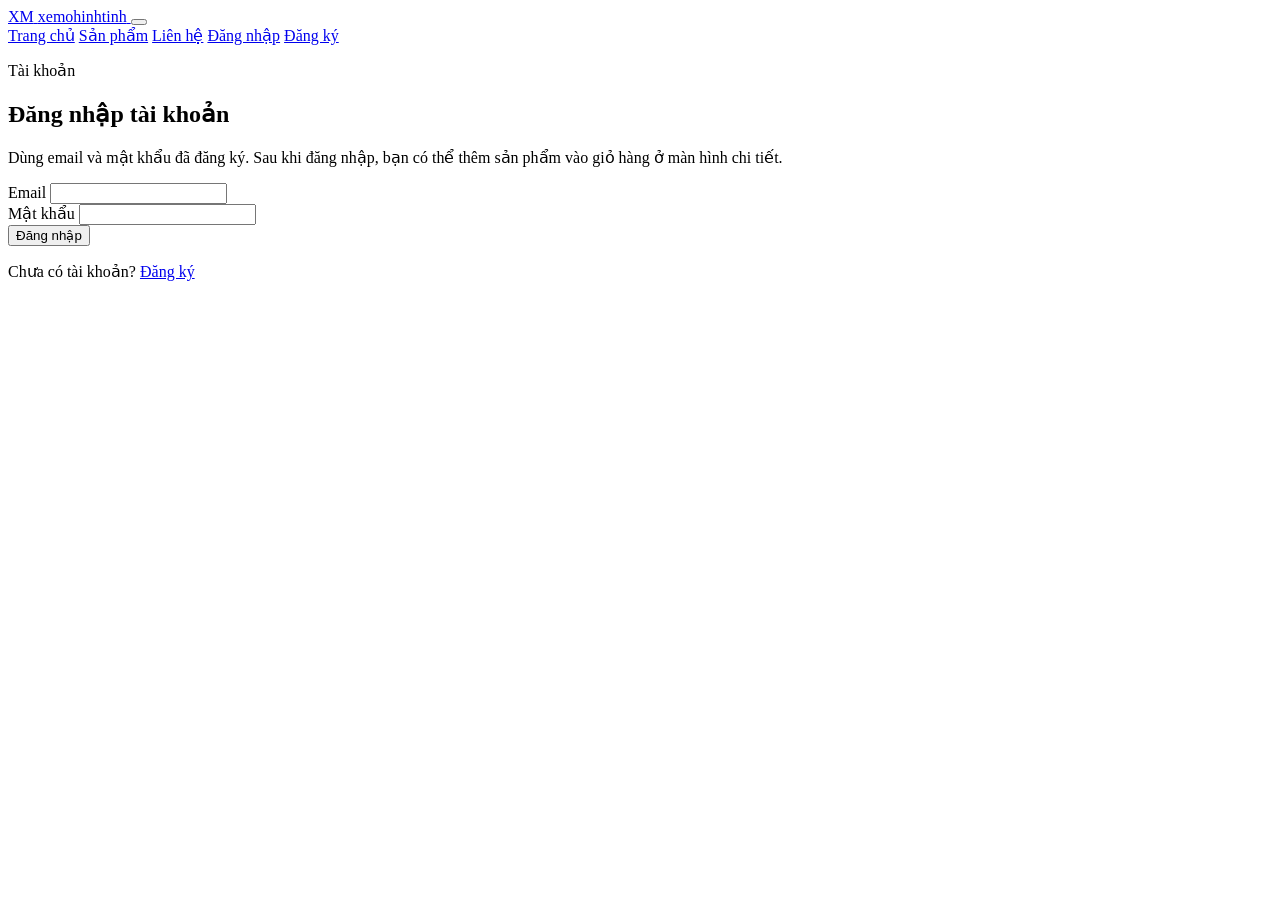
==== login/index.html @ 48405037 "implement login" ====
<!DOCTYPE html>
<html lang="vi">
<head>
  <meta charset="UTF-8">
  <meta name="viewport" content="width=device-width, initial-scale=1.0">
  <title>Đăng nhập - xemohinhtinh</title>
  <link rel="stylesheet" href="../css/style.css">
  <link rel="stylesheet" href="login.css">
</head>
<body data-page="login">
  <header class="site-header">
    <nav class="nav">
      <a class="brand" href="../home/index.html" aria-label="xemohinhtinh trang chủ">
        <span class="brand-mark">XM</span>
        <span>xemohinhtinh</span>
      </a>

      <button class="nav-toggle" type="button" aria-label="Mở menu" data-menu-toggle>
        <span></span>
        <span></span>
        <span></span>
      </button>

      <div class="nav-links" data-nav-links>
        <a href="../home/index.html" data-nav="home">Trang chủ</a>
        <a href="../product-list/index.html" data-nav="product-list">Sản phẩm</a>
        <a href="../home/index.html#contact">Liên hệ</a>
        <a href="../login/index.html" data-nav="login">Đăng nhập</a>
        <a href="../sign-up/index.html" data-nav="sign-up">Đăng ký</a>
      </div>
    </nav>
  </header>

  <main>
    <section class="auth-page">
      <div class="auth-copy">
        <p class="eyebrow">Tài khoản</p>
        <h1>Đăng nhập tài khoản</h1>
        <p>Dùng email và mật khẩu đã đăng ký. Sau khi đăng nhập, bạn có thể thêm sản phẩm vào giỏ hàng ở màn hình chi tiết.</p>
      </div>

      <form class="auth-form" data-login-form novalidate>
        <div class="form-field">
          <label for="loginEmail">Email</label>
          <input id="loginEmail" name="email" type="email" autocomplete="email" required>
        </div>

        <div class="form-field">
          <label for="loginPassword">Mật khẩu</label>
          <input id="loginPassword" name="password" type="password" autocomplete="current-password" required>
        </div>

        <button class="primary-button full" type="submit">Đăng nhập</button>
        <p class="form-message" data-login-message></p>
        <p class="auth-note">Chưa có tài khoản? <a href="../sign-up/index.html">Đăng ký</a></p>
      </form>
    </section>
  </main>

  <script src="../js/mock-data.js"></script>
  <script src="../js/main.js"></script>
  <script src="login.js"></script>
</body>
</html>
---- login/login.css ----
/* CSS rieng cho man hinh dang nhap. Style dung chung nam trong ../css/style.css */
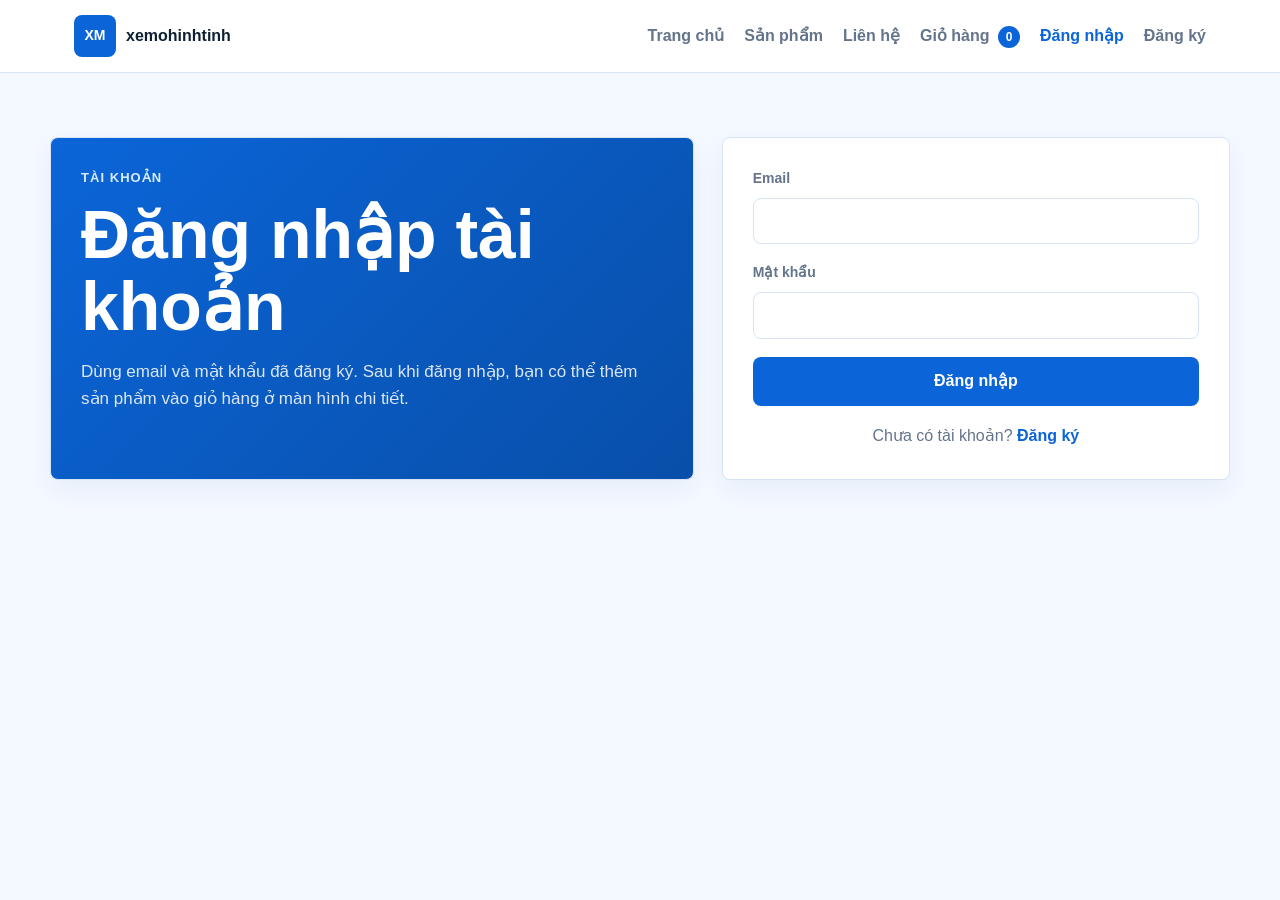
==== commit 6a5f18ea: "update"" ====
--- a/login/index.html
+++ b/login/index.html
@@ -25,8 +25,21 @@
         <a href="../home/index.html" data-nav="home">Trang chủ</a>
         <a href="../product-list/index.html" data-nav="product-list">Sản phẩm</a>
         <a href="../home/index.html#contact">Liên hệ</a>
-        <a href="../login/index.html" data-nav="login">Đăng nhập</a>
-        <a href="../sign-up/index.html" data-nav="sign-up">Đăng ký</a>
+        <a href="../cart/index.html" data-nav="cart">Giỏ hàng <span class="cart-count" data-cart-count hidden>0</span></a>
+        <a class="auth-guest" href="../login/index.html" data-nav="login">Đăng nhập</a>
+        <a class="auth-guest" href="../sign-up/index.html" data-nav="sign-up">Đăng ký</a>
+        <div class="auth-menu auth-user" data-user-menu>
+          <button class="user-icon-button" type="button" aria-label="Tài khoản của tôi" aria-expanded="false" data-user-menu-toggle>
+            <span class="user-icon-shape" aria-hidden="true"></span>
+          </button>
+          <div class="user-dropdown" data-user-dropdown>
+            <p class="user-menu-title">Tài khoản của tôi</p>
+            <p class="user-menu-name" data-user-name></p>
+            <p class="user-menu-email" data-user-email></p>
+            <a href="../cart/index.html">Giỏ hàng</a>
+            <button class="dropdown-button" type="button" data-logout>Đăng xuất</button>
+          </div>
+        </div>
       </div>
     </nav>
   </header>
--- a/css/style.css
+++ b/css/style.css
@@ -0,0 +1,1374 @@
+:root {
+  --bg: #f4f8ff;
+  --surface: #ffffff;
+  --surface-soft: #e8f1ff;
+  --ink: #102033;
+  --muted: #64748b;
+  --line: #d6e4f5;
+  --accent: #0b65d8;
+  --accent-dark: #084da5;
+  --accent-soft: #dcecff;
+  --success: #12805c;
+  --danger: #c62846;
+  --shadow: 0 18px 40px rgba(15, 83, 158, 0.12);
+}
+
+* {
+  box-sizing: border-box;
+}
+
+html {
+  scroll-behavior: smooth;
+}
+
+body {
+  margin: 0;
+  background: var(--bg);
+  color: var(--ink);
+  font-family: "Segoe UI", Arial, Helvetica, sans-serif;
+  line-height: 1.55;
+}
+
+img {
+  display: block;
+  max-width: 100%;
+}
+
+a {
+  color: inherit;
+  text-decoration: none;
+}
+
+button,
+input,
+select,
+textarea {
+  font: inherit;
+}
+
+.site-header {
+  position: sticky;
+  top: 0;
+  z-index: 10;
+  background: rgba(255, 255, 255, 0.94);
+  border-bottom: 1px solid var(--line);
+  backdrop-filter: blur(12px);
+}
+
+.nav {
+  display: flex;
+  align-items: center;
+  justify-content: space-between;
+  max-width: 1180px;
+  min-height: 72px;
+  margin: 0 auto;
+  padding: 0 24px;
+  gap: 20px;
+}
+
+.brand {
+  display: inline-flex;
+  align-items: center;
+  gap: 10px;
+  font-weight: 900;
+  letter-spacing: 0;
+}
+
+.brand-mark {
+  display: inline-grid;
+  place-items: center;
+  width: 42px;
+  height: 42px;
+  border-radius: 8px;
+  background: var(--accent);
+  color: #fff;
+  font-size: 14px;
+}
+
+.nav-links {
+  display: flex;
+  align-items: center;
+  gap: 20px;
+}
+
+.nav-links a,
+.link-button {
+  border: 0;
+  background: transparent;
+  color: var(--muted);
+  cursor: pointer;
+  padding: 8px 0;
+  font-weight: 700;
+}
+
+.nav-links a:hover,
+.link-button:hover,
+.nav-links .active {
+  color: var(--accent);
+}
+
+.cart-count {
+  display: inline-grid;
+  place-items: center;
+  min-width: 22px;
+  height: 22px;
+  margin-left: 4px;
+  border-radius: 999px;
+  background: var(--accent);
+  color: #fff;
+  font-size: 12px;
+  font-weight: 900;
+}
+
+.auth-menu {
+  position: relative;
+  align-items: center;
+}
+
+.user-icon-button {
+  display: inline-grid;
+  place-items: center;
+  width: 42px;
+  height: 42px;
+  border: 1px solid var(--line);
+  border-radius: 999px;
+  background: var(--surface);
+  color: var(--accent);
+  cursor: pointer;
+}
+
+.user-icon-button:hover {
+  border-color: var(--accent);
+  background: var(--accent-soft);
+}
+
+.user-icon-shape {
+  position: relative;
+  width: 20px;
+  height: 20px;
+}
+
+.user-icon-shape::before,
+.user-icon-shape::after {
+  content: "";
+  position: absolute;
+  left: 50%;
+  transform: translateX(-50%);
+  background: currentColor;
+}
+
+.user-icon-shape::before {
+  top: 2px;
+  width: 8px;
+  height: 8px;
+  border-radius: 999px;
+}
+
+.user-icon-shape::after {
+  bottom: 2px;
+  width: 18px;
+  height: 9px;
+  border-radius: 999px 999px 6px 6px;
+}
+
+.user-dropdown {
+  position: absolute;
+  top: calc(100% + 12px);
+  right: 0;
+  z-index: 20;
+  display: none;
+  width: 260px;
+  padding: 14px;
+  border: 1px solid var(--line);
+  border-radius: 8px;
+  background: var(--surface);
+  box-shadow: var(--shadow);
+}
+
+.auth-menu.open .user-dropdown {
+  display: grid;
+  gap: 8px;
+}
+
+.user-menu-title,
+.user-menu-name,
+.user-menu-email {
+  margin: 0;
+}
+
+.user-menu-title {
+  color: var(--accent);
+  font-size: 13px;
+  font-weight: 900;
+  text-transform: uppercase;
+}
+
+.user-menu-name {
+  color: var(--ink);
+  font-weight: 900;
+}
+
+.user-menu-email {
+  color: var(--muted);
+  font-size: 13px;
+  overflow-wrap: anywhere;
+}
+
+.user-dropdown a,
+.dropdown-button {
+  width: 100%;
+  min-height: 40px;
+  border: 0;
+  border-radius: 8px;
+  background: var(--accent-soft);
+  color: var(--accent-dark);
+  cursor: pointer;
+  padding: 9px 12px;
+  text-align: left;
+  font-weight: 900;
+}
+
+.dropdown-button:hover,
+.user-dropdown a:hover {
+  background: var(--accent);
+  color: #fff;
+}
+
+.auth-user {
+  display: none;
+}
+
+.is-logged-in .auth-user {
+  display: inline-flex;
+}
+
+.is-logged-in .auth-guest {
+  display: none;
+}
+
+.nav-toggle {
+  display: none;
+  width: 42px;
+  height: 42px;
+  border: 1px solid var(--line);
+  border-radius: 8px;
+  background: var(--surface);
+  padding: 10px;
+}
+
+.nav-toggle span {
+  display: block;
+  height: 2px;
+  margin: 5px 0;
+  background: var(--ink);
+}
+
+.hero {
+  min-height: 560px;
+  display: flex;
+  align-items: center;
+  background:
+    linear-gradient(90deg, rgba(4, 40, 84, 0.92), rgba(9, 91, 183, 0.68), rgba(9, 91, 183, 0.12)),
+    url("https://scontent.fsgn2-9.fna.fbcdn.net/v/t39.30808-6/486575933_3131750020316023_6733836398418165554_n.jpg?stp=dst-jpg_tt6&cstp=mx2048x1475&ctp=s2048x1475&_nc_cat=106&ccb=1-7&_nc_sid=cc71e4&_nc_eui2=AeHy-ZCAarVaLuYwxW5cgHwyYDq18gAPu9FgOrXyAA-70eAQnSPd9JyhTPJCFEra_jsWBXuuKcc1rI_bYBiyW0EK&_nc_ohc=cTesIXjYpvkQ7kNvwEBwCtT&_nc_oc=AdoDwcRF24oAcEbL5cx9U-I3ehBm-pru-K8_IjXxIgfONa5ta2Y0dESY3KTwfrEh7T4&_nc_zt=23&_nc_ht=scontent.fsgn2-9.fna&_nc_gid=bWYNdfJRCgp1oJQNuF2YtQ&_nc_ss=7b2a8&oh=00_Af_9prgPtyWP71Ju6aTXL6Jr5YRss8n2GPS3trbczEnrqg&oe=6A374EC4") center/cover;
+  color: #fff;
+}
+
+.hero-content {
+  width: min(1180px, calc(100% - 48px));
+  margin: 0 auto;
+  padding: 80px 0 120px;
+}
+
+.eyebrow {
+  margin: 0 0 10px;
+  color: var(--accent);
+  font-size: 13px;
+  font-weight: 900;
+  letter-spacing: 0.08em;
+  text-transform: uppercase;
+}
+
+.hero .eyebrow,
+.info-band .eyebrow {
+  color: #d9ebff;
+}
+
+h1,
+h2,
+h3,
+p {
+  overflow-wrap: anywhere;
+}
+
+h1 {
+  max-width: 820px;
+  margin: 0;
+  font-size: clamp(36px, 6vw, 68px);
+  line-height: 1.06;
+  letter-spacing: 0;
+}
+
+h2 {
+  margin: 0;
+  font-size: clamp(26px, 4vw, 40px);
+  line-height: 1.16;
+  letter-spacing: 0;
+}
+
+.hero-text {
+  max-width: 650px;
+  margin: 22px 0 0;
+  color: rgba(255, 255, 255, 0.88);
+  font-size: 18px;
+}
+
+.hero-actions,
+.search-row {
+  display: flex;
+  flex-wrap: wrap;
+  gap: 12px;
+  margin-top: 28px;
+}
+
+.primary-button,
+.secondary-button,
+.detail-button {
+  display: inline-flex;
+  align-items: center;
+  justify-content: center;
+  min-height: 46px;
+  border-radius: 8px;
+  border: 1px solid transparent;
+  padding: 11px 18px;
+  font-weight: 900;
+  cursor: pointer;
+}
+
+.primary-button,
+.detail-button {
+  background: var(--accent);
+  color: #fff;
+}
+
+.primary-button:hover,
+.detail-button:hover {
+  background: var(--accent-dark);
+}
+
+.secondary-button {
+  background: rgba(255, 255, 255, 0.12);
+  color: inherit;
+  border-color: currentColor;
+}
+
+.secondary-button.full,
+.primary-button.full {
+  width: 100%;
+}
+
+.secondary-button.full {
+  color: var(--accent);
+  background: var(--surface);
+  border-color: var(--line);
+}
+
+.secondary-button.full:hover {
+  background: var(--accent-soft);
+}
+
+.secondary-button.light {
+  background: var(--surface);
+  color: var(--accent);
+  border-color: var(--line);
+}
+
+.primary-button.disabled {
+  pointer-events: none;
+  opacity: 0.48;
+}
+
+.compact {
+  min-width: 110px;
+}
+
+.toolbar-section,
+.section,
+.page-title,
+.catalog-layout,
+.detail-shell,
+.auth-page,
+.cart-layout,
+.checkout-layout {
+  width: min(1180px, calc(100% - 48px));
+  margin: 0 auto;
+}
+
+.toolbar-section {
+  margin-top: -62px;
+}
+
+.search-panel {
+  display: grid;
+  gap: 8px;
+  padding: 22px;
+  border: 1px solid var(--line);
+  border-radius: 8px;
+  background: var(--surface);
+  box-shadow: var(--shadow);
+}
+
+label {
+  color: var(--muted);
+  font-size: 14px;
+  font-weight: 800;
+}
+
+input,
+select,
+textarea {
+  width: 100%;
+  min-height: 46px;
+  border: 1px solid var(--line);
+  border-radius: 8px;
+  background: #fff;
+  color: var(--ink);
+  padding: 10px 12px;
+}
+
+input:focus,
+select:focus,
+textarea:focus {
+  outline: 3px solid rgba(11, 101, 216, 0.18);
+  border-color: var(--accent);
+}
+
+textarea {
+  resize: vertical;
+}
+
+.section {
+  padding: 72px 0;
+}
+
+.section-heading,
+.info-band,
+.collection-band {
+  display: flex;
+  align-items: end;
+  justify-content: space-between;
+  gap: 24px;
+}
+
+.section-heading a {
+  color: var(--accent);
+  font-weight: 900;
+}
+
+.product-grid {
+  display: grid;
+  grid-template-columns: repeat(3, minmax(0, 1fr));
+  gap: 20px;
+  margin-top: 28px;
+}
+
+.product-card {
+  display: flex;
+  flex-direction: column;
+  min-height: 100%;
+  overflow: hidden;
+  border: 1px solid var(--line);
+  border-radius: 8px;
+  background: var(--surface);
+  box-shadow: 0 10px 24px rgba(15, 83, 158, 0.06);
+}
+
+.product-media {
+  position: relative;
+  display: block;
+  aspect-ratio: 4 / 3;
+  background: var(--surface-soft);
+  overflow: hidden;
+}
+
+.product-media img {
+  width: 100%;
+  height: 100%;
+  object-fit: cover;
+  transition: transform 0.25s ease;
+}
+
+.product-card:hover .product-media img {
+  transform: scale(1.04);
+}
+
+.badge {
+  position: absolute;
+  top: 12px;
+  left: 12px;
+  border-radius: 999px;
+  background: rgba(11, 101, 216, 0.92);
+  color: #fff;
+  padding: 5px 9px;
+  font-size: 12px;
+  font-weight: 900;
+}
+
+.product-body {
+  display: flex;
+  flex: 1;
+  flex-direction: column;
+  padding: 16px;
+  gap: 10px;
+}
+
+.product-body h3 {
+  margin: 0;
+  min-height: 72px;
+  font-size: 16px;
+  line-height: 1.35;
+}
+
+.product-meta {
+  margin: 0;
+  color: var(--muted);
+  font-size: 14px;
+}
+
+.product-price {
+  margin: auto 0 0;
+  color: var(--accent);
+  font-size: 20px;
+  font-weight: 900;
+}
+
+.detail-button {
+  margin-top: 4px;
+  min-height: 42px;
+  font-size: 14px;
+}
+
+.collection-band {
+  align-items: center;
+  padding: 34px;
+  border: 1px solid var(--line);
+  border-radius: 8px;
+  background: var(--surface);
+}
+
+.collection-list {
+  display: flex;
+  flex-wrap: wrap;
+  justify-content: flex-end;
+  gap: 10px;
+}
+
+.collection-list span {
+  border-radius: 999px;
+  background: var(--accent-soft);
+  color: var(--accent-dark);
+  padding: 8px 12px;
+  font-weight: 900;
+}
+
+.info-band {
+  align-items: center;
+  margin-bottom: 60px;
+  padding: 34px;
+  border-radius: 8px;
+  background: var(--accent);
+  color: #fff;
+}
+
+.contact-list p {
+  margin: 6px 0;
+  color: rgba(255, 255, 255, 0.88);
+}
+
+.page-title {
+  padding: 56px 0 28px;
+}
+
+.page-title p:not(.eyebrow) {
+  max-width: 760px;
+  color: var(--muted);
+  font-size: 17px;
+}
+
+.catalog-layout {
+  display: grid;
+  grid-template-columns: 280px minmax(0, 1fr);
+  align-items: start;
+  gap: 28px;
+  padding-bottom: 70px;
+}
+
+.filters {
+  position: sticky;
+  top: 92px;
+  display: grid;
+  gap: 18px;
+  padding: 20px;
+  border: 1px solid var(--line);
+  border-radius: 8px;
+  background: var(--surface);
+  box-shadow: 0 10px 24px rgba(15, 83, 158, 0.06);
+}
+
+.filter-group,
+.form-field {
+  display: grid;
+  gap: 8px;
+}
+
+.catalog-summary {
+  display: flex;
+  align-items: center;
+  justify-content: space-between;
+  min-height: 46px;
+  color: var(--muted);
+}
+
+.catalog-summary p {
+  margin: 0;
+}
+
+.pagination {
+  display: flex;
+  justify-content: center;
+  gap: 8px;
+  margin-top: 28px;
+}
+
+.page-button {
+  min-width: 42px;
+  height: 42px;
+  border: 1px solid var(--line);
+  border-radius: 8px;
+  background: var(--surface);
+  color: var(--ink);
+  cursor: pointer;
+  font-weight: 800;
+}
+
+.page-button.active {
+  border-color: var(--accent);
+  background: var(--accent);
+  color: #fff;
+}
+
+.empty-state {
+  grid-column: 1 / -1;
+  padding: 40px;
+  border: 1px dashed var(--line);
+  border-radius: 8px;
+  background: var(--surface);
+  text-align: center;
+  color: var(--muted);
+}
+
+.breadcrumb {
+  display: flex;
+  flex-wrap: wrap;
+  align-items: center;
+  gap: 8px;
+  padding: 34px 0 18px;
+  color: var(--muted);
+  font-size: 14px;
+  font-weight: 700;
+}
+
+.breadcrumb a {
+  color: var(--accent);
+}
+
+.product-detail-layout {
+  display: grid;
+  grid-template-columns: minmax(0, 1.02fr) minmax(360px, 0.98fr);
+  gap: 34px;
+  align-items: start;
+  padding-bottom: 18px;
+}
+
+.detail-gallery,
+.detail-info,
+.auth-form,
+.auth-copy,
+.spec-card,
+.cart-panel,
+.summary-card,
+.checkout-form,
+.order-success-card {
+  border: 1px solid var(--line);
+  border-radius: 8px;
+  background: var(--surface);
+  box-shadow: 0 10px 24px rgba(15, 83, 158, 0.06);
+}
+
+.detail-gallery {
+  padding: 16px;
+}
+
+.detail-main-image {
+  aspect-ratio: 4 / 3;
+  overflow: hidden;
+  border-radius: 8px;
+  background: var(--surface-soft);
+}
+
+.detail-main-image img,
+.detail-thumbs img {
+  width: 100%;
+  height: 100%;
+  object-fit: cover;
+}
+
+.detail-thumbs {
+  display: grid;
+  grid-template-columns: repeat(4, 1fr);
+  gap: 10px;
+  margin-top: 12px;
+}
+
+.detail-thumbs button {
+  aspect-ratio: 4 / 3;
+  overflow: hidden;
+  border: 2px solid transparent;
+  border-radius: 8px;
+  background: var(--surface-soft);
+  padding: 0;
+  cursor: pointer;
+}
+
+.detail-thumbs button.active {
+  border-color: var(--accent);
+}
+
+.detail-info {
+  padding: 28px;
+}
+
+.detail-info h1 {
+  max-width: none;
+  font-size: clamp(30px, 4vw, 46px);
+}
+
+.detail-price {
+  margin: 18px 0 0;
+  color: var(--accent);
+  font-size: 30px;
+  font-weight: 900;
+}
+
+.detail-description {
+  margin: 16px 0 0;
+  color: var(--muted);
+}
+
+.quantity-row {
+  display: flex;
+  align-items: center;
+  justify-content: space-between;
+  gap: 16px;
+  margin-top: 24px;
+  padding: 16px;
+  border-radius: 8px;
+  background: var(--surface-soft);
+  font-weight: 800;
+}
+
+.quantity-control {
+  display: grid;
+  grid-template-columns: 42px 72px 42px;
+  height: 42px;
+}
+
+.quantity-control button,
+.quantity-control input {
+  min-height: 42px;
+  border: 1px solid var(--line);
+  background: #fff;
+  color: var(--ink);
+  text-align: center;
+  font-weight: 900;
+}
+
+.quantity-control button {
+  cursor: pointer;
+}
+
+.quantity-control button:first-child {
+  border-radius: 8px 0 0 8px;
+}
+
+.quantity-control button:last-child {
+  border-radius: 0 8px 8px 0;
+}
+
+.quantity-control input {
+  border-radius: 0;
+  border-left: 0;
+  border-right: 0;
+}
+
+.detail-add-button {
+  width: 100%;
+  margin-top: 18px;
+}
+
+.spec-card {
+  margin-top: 22px;
+  padding: 20px;
+  box-shadow: none;
+}
+
+.spec-card h2 {
+  font-size: 22px;
+}
+
+.spec-card dl {
+  display: grid;
+  gap: 12px;
+  margin: 16px 0 0;
+}
+
+.spec-card dl div {
+  display: grid;
+  grid-template-columns: 150px 1fr;
+  gap: 16px;
+  padding-bottom: 12px;
+  border-bottom: 1px solid var(--line);
+}
+
+.spec-card dl div:last-child {
+  border-bottom: 0;
+  padding-bottom: 0;
+}
+
+.spec-card dt {
+  color: var(--muted);
+  font-weight: 800;
+}
+
+.spec-card dd {
+  margin: 0;
+  font-weight: 700;
+}
+
+.related-section {
+  padding-top: 42px;
+}
+
+.auth-page {
+  display: grid;
+  grid-template-columns: minmax(0, 0.95fr) minmax(360px, 0.75fr);
+  gap: 28px;
+  align-items: start;
+  padding: 64px 0 86px;
+}
+
+.auth-copy,
+.auth-form {
+  padding: 30px;
+}
+
+.auth-copy {
+  min-height: 100%;
+  background:
+    linear-gradient(135deg, rgba(11, 101, 216, 0.94), rgba(8, 77, 165, 0.92)),
+    var(--accent);
+  color: #fff;
+}
+
+.auth-copy .eyebrow {
+  color: #d9ebff;
+}
+
+.auth-copy p:not(.eyebrow) {
+  max-width: 640px;
+  color: rgba(255, 255, 255, 0.86);
+  font-size: 17px;
+}
+
+.auth-form {
+  display: grid;
+  gap: 18px;
+}
+
+.auth-note {
+  margin: 0;
+  color: var(--muted);
+  text-align: center;
+}
+
+.auth-note a,
+.form-message a {
+  color: var(--accent);
+  font-weight: 900;
+}
+
+.form-message {
+  display: none;
+  margin: 0;
+  border-radius: 8px;
+  padding: 12px 14px;
+  font-size: 14px;
+  font-weight: 700;
+}
+
+.form-message.error,
+.form-message.success {
+  display: block;
+}
+
+.form-message.error {
+  background: rgba(198, 40, 70, 0.1);
+  color: var(--danger);
+}
+
+.form-message.success {
+  background: rgba(18, 128, 92, 0.1);
+  color: var(--success);
+}
+
+.cart-layout,
+.checkout-layout {
+  display: grid;
+  grid-template-columns: minmax(0, 1fr) 360px;
+  align-items: start;
+  gap: 28px;
+  padding-bottom: 76px;
+}
+
+.cart-panel,
+.checkout-form,
+.summary-card,
+.order-success-card {
+  padding: 24px;
+}
+
+.checkout-form {
+  display: grid;
+  gap: 18px;
+}
+
+.panel-heading {
+  display: flex;
+  align-items: end;
+  justify-content: space-between;
+  gap: 20px;
+  margin-bottom: 22px;
+}
+
+.panel-heading a {
+  color: var(--accent);
+  font-weight: 900;
+}
+
+.cart-list {
+  display: grid;
+  gap: 14px;
+}
+
+.cart-item {
+  display: grid;
+  grid-template-columns: 110px minmax(0, 1fr) 120px 160px 130px;
+  align-items: center;
+  gap: 18px;
+  padding: 14px;
+  border: 1px solid var(--line);
+  border-radius: 8px;
+  background: #fff;
+}
+
+.cart-thumb {
+  aspect-ratio: 4 / 3;
+  overflow: hidden;
+  border-radius: 8px;
+  background: var(--surface-soft);
+}
+
+.cart-thumb img {
+  width: 100%;
+  height: 100%;
+  object-fit: cover;
+}
+
+.cart-info h3 {
+  margin: 0;
+  font-size: 16px;
+  line-height: 1.35;
+}
+
+.cart-info p,
+.cart-unit,
+.cart-line-total {
+  margin: 0;
+}
+
+.cart-info p {
+  color: var(--muted);
+  font-size: 14px;
+}
+
+.cart-unit {
+  color: var(--muted);
+  font-weight: 800;
+}
+
+.cart-line-total {
+  color: var(--accent);
+  text-align: right;
+  font-size: 18px;
+  font-weight: 900;
+}
+
+.cart-quantity {
+  grid-template-columns: 40px 64px 40px;
+}
+
+.remove-button {
+  border: 0;
+  background: transparent;
+  color: var(--danger);
+  cursor: pointer;
+  padding: 8px 0 0;
+  font-size: 14px;
+  font-weight: 900;
+}
+
+.summary-card {
+  position: sticky;
+  top: 92px;
+}
+
+.summary-card h2 {
+  font-size: 24px;
+}
+
+.summary-lines {
+  display: grid;
+  gap: 14px;
+  margin: 22px 0;
+}
+
+.summary-lines div {
+  display: flex;
+  align-items: center;
+  justify-content: space-between;
+  gap: 16px;
+  color: var(--muted);
+}
+
+.summary-lines strong {
+  color: var(--ink);
+}
+
+.summary-total {
+  padding-top: 16px;
+  border-top: 1px solid var(--line);
+  font-size: 20px;
+}
+
+.summary-total strong {
+  color: var(--accent);
+}
+
+.form-grid {
+  display: grid;
+  grid-template-columns: repeat(2, minmax(0, 1fr));
+  gap: 16px;
+}
+
+.span-full {
+  grid-column: 1 / -1;
+}
+
+.mini-order-list {
+  display: grid;
+  gap: 14px;
+  margin-top: 18px;
+}
+
+.mini-order-item {
+  display: grid;
+  grid-template-columns: 74px minmax(0, 1fr) auto;
+  align-items: center;
+  gap: 12px;
+  padding-bottom: 14px;
+  border-bottom: 1px solid var(--line);
+}
+
+.mini-order-item:last-child {
+  border-bottom: 0;
+  padding-bottom: 0;
+}
+
+.mini-order-item img {
+  width: 74px;
+  aspect-ratio: 4 / 3;
+  border-radius: 8px;
+  object-fit: cover;
+  background: var(--surface-soft);
+}
+
+.mini-order-item h3,
+.mini-order-item p {
+  margin: 0;
+}
+
+.mini-order-item h3 {
+  font-size: 14px;
+  line-height: 1.35;
+}
+
+.mini-order-item p {
+  color: var(--muted);
+  font-size: 13px;
+}
+
+.mini-order-item strong {
+  color: var(--accent);
+  white-space: nowrap;
+}
+
+.order-success-card {
+  min-height: 100%;
+  background:
+    linear-gradient(135deg, rgba(11, 101, 216, 0.94), rgba(8, 77, 165, 0.92)),
+    var(--accent);
+  color: #fff;
+}
+
+.order-success-card .eyebrow {
+  color: #d9ebff;
+}
+
+.order-success-card h1 {
+  max-width: none;
+  font-size: clamp(32px, 5vw, 52px);
+}
+
+.order-success-card p:not(.eyebrow) {
+  color: rgba(255, 255, 255, 0.88);
+}
+
+.success-mark {
+  display: inline-grid;
+  place-items: center;
+  width: 58px;
+  height: 58px;
+  margin-bottom: 18px;
+  border-radius: 999px;
+  background: #fff;
+  color: var(--accent);
+  font-size: 30px;
+  font-weight: 900;
+}
+
+.order-info-grid {
+  display: grid;
+  grid-template-columns: repeat(2, minmax(0, 1fr));
+  gap: 12px;
+  margin-top: 24px;
+}
+
+.order-info-grid div {
+  display: grid;
+  gap: 4px;
+  padding: 14px;
+  border-radius: 8px;
+  background: rgba(255, 255, 255, 0.12);
+}
+
+.order-info-grid span {
+  color: rgba(255, 255, 255, 0.72);
+  font-size: 13px;
+  font-weight: 800;
+}
+
+.order-info-grid strong {
+  overflow-wrap: anywhere;
+}
+
+.success-actions {
+  display: flex;
+  flex-wrap: wrap;
+  gap: 12px;
+  margin-top: 28px;
+}
+
+.empty-state p {
+  margin: 8px 0 18px;
+}
+
+@media (max-width: 1040px) {
+  .product-grid {
+    grid-template-columns: repeat(3, minmax(0, 1fr));
+  }
+
+  .cart-item {
+    grid-template-columns: 94px minmax(0, 1fr) 140px;
+  }
+
+  .cart-unit {
+    display: none;
+  }
+
+  .cart-line-total {
+    grid-column: 3;
+  }
+}
+
+@media (max-width: 900px) {
+  .product-grid {
+    grid-template-columns: repeat(2, minmax(0, 1fr));
+  }
+
+  .catalog-layout,
+  .product-detail-layout,
+  .auth-page,
+  .cart-layout,
+  .checkout-layout {
+    grid-template-columns: 1fr;
+  }
+
+  .filters {
+    position: static;
+  }
+
+  .summary-card {
+    position: static;
+  }
+}
+
+@media (max-width: 760px) {
+  .nav {
+    min-height: 64px;
+    padding: 0 16px;
+  }
+
+  .nav-toggle {
+    display: block;
+  }
+
+  .nav-links {
+    position: absolute;
+    top: 64px;
+    left: 0;
+    right: 0;
+    display: none;
+    flex-direction: column;
+    align-items: stretch;
+    padding: 18px 24px 24px;
+    background: var(--surface);
+    border-bottom: 1px solid var(--line);
+  }
+
+  .nav-links.open {
+    display: flex;
+  }
+
+  .is-logged-in .auth-user {
+    display: block;
+  }
+
+  .auth-menu {
+    width: 100%;
+  }
+
+  .user-icon-button {
+    width: 100%;
+    border-radius: 8px;
+  }
+
+  .user-dropdown {
+    position: static;
+    width: 100%;
+    margin-top: 10px;
+    box-shadow: none;
+  }
+
+  .hero {
+    min-height: 520px;
+  }
+
+  .hero-content,
+  .toolbar-section,
+  .section,
+  .page-title,
+  .catalog-layout,
+  .detail-shell,
+  .auth-page,
+  .cart-layout,
+  .checkout-layout {
+    width: min(100% - 32px, 1180px);
+  }
+
+  .hero-content {
+    padding-bottom: 100px;
+  }
+
+  .product-grid {
+    grid-template-columns: 1fr;
+  }
+
+  .section-heading,
+  .info-band,
+  .collection-band,
+  .quantity-row {
+    align-items: flex-start;
+    flex-direction: column;
+  }
+
+  .info-band,
+  .collection-band,
+  .detail-info,
+  .auth-copy,
+  .auth-form,
+  .cart-panel,
+  .checkout-form,
+  .summary-card,
+  .order-success-card {
+    padding: 24px;
+  }
+
+  .collection-list {
+    justify-content: flex-start;
+  }
+
+  .detail-thumbs {
+    grid-template-columns: repeat(2, 1fr);
+  }
+
+  .spec-card dl div {
+    grid-template-columns: 1fr;
+    gap: 4px;
+  }
+
+  .cart-item {
+    grid-template-columns: 92px minmax(0, 1fr);
+    align-items: start;
+  }
+
+  .cart-quantity,
+  .cart-line-total {
+    grid-column: 2;
+  }
+
+  .cart-line-total {
+    text-align: left;
+  }
+
+  .form-grid,
+  .order-info-grid {
+    grid-template-columns: 1fr;
+  }
+
+  .mini-order-item {
+    grid-template-columns: 64px minmax(0, 1fr);
+  }
+
+  .mini-order-item strong {
+    grid-column: 2;
+  }
+}
